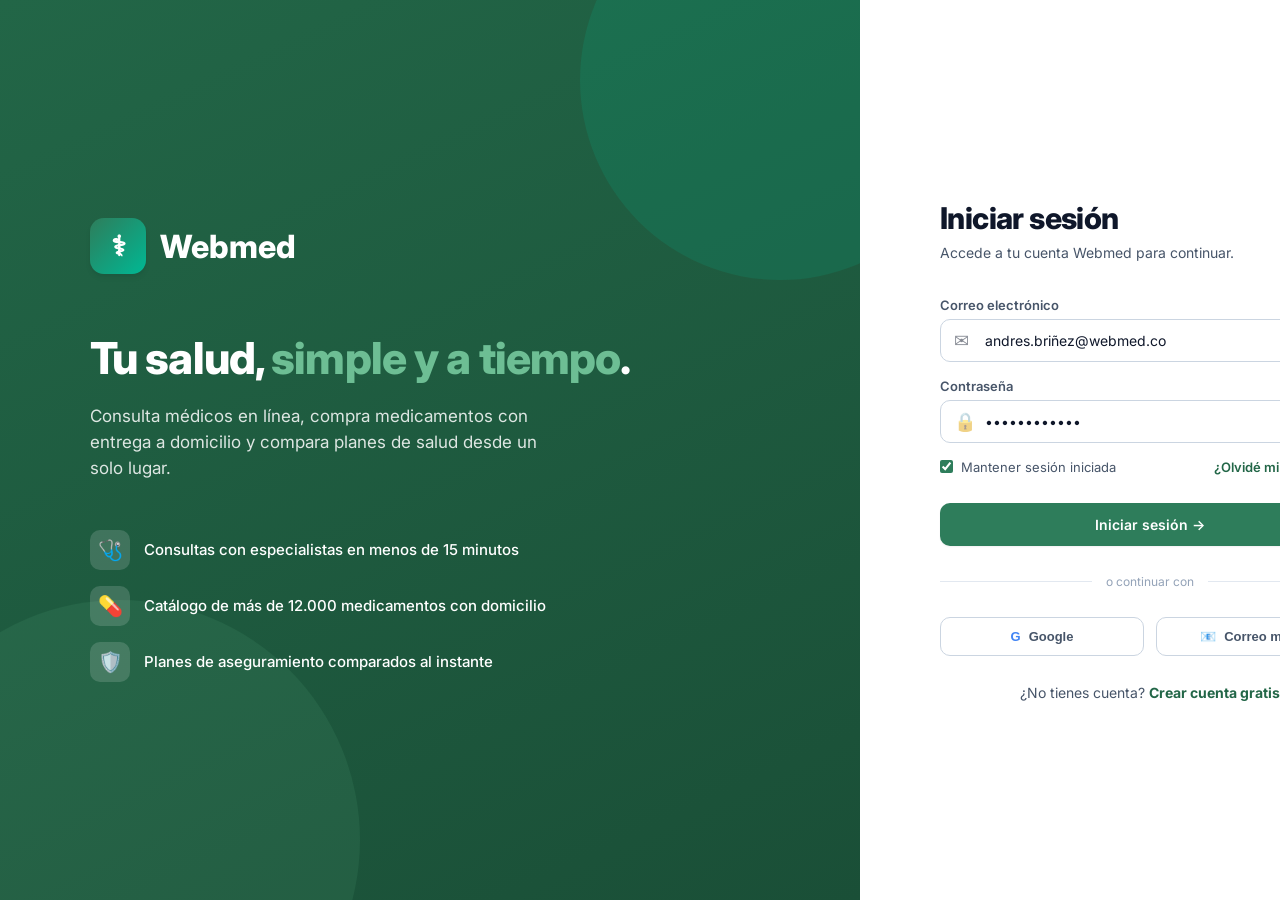
==== 01_login.html @ 536fe91f "Prototipo Webmed Healthcare - Etapa 5" ====
<!DOCTYPE html>
<html lang="es">
<head>
<meta charset="UTF-8">
<title>Webmed — Iniciar sesión</title>
<link rel="stylesheet" href="_base.css">
<style>
  body, html, .app { background: linear-gradient(135deg, #E6F4EE 0%, #F7FAFC 60%); }
  .login-wrap { width: 1440px; height: 900px; display: flex; }
  .login-left {
    flex: 1; padding: 80px 90px;
    display: flex; flex-direction: column; justify-content: center;
    background: linear-gradient(155deg, #226647 0%, #1A4F37 100%);
    color: white; position: relative; overflow: hidden;
  }
  .login-left::before {
    content: ''; position: absolute; top: -120px; right: -120px;
    width: 400px; height: 400px; border-radius: 50%;
    background: rgba(0, 184, 148, 0.15);
  }
  .login-left::after {
    content: ''; position: absolute; bottom: -180px; left: -120px;
    width: 480px; height: 480px; border-radius: 50%;
    background: rgba(109, 190, 148, 0.10);
  }
  .brand-big { display: flex; align-items: center; gap: 14px; font-size: 32px; font-weight: 800; margin-bottom: 60px; z-index: 1; }
  .brand-big .brand-logo { width: 56px; height: 56px; font-size: 28px; border-radius: 14px; }
  .tagline { font-size: 44px; font-weight: 800; line-height: 1.1; letter-spacing: -0.02em; margin-bottom: 20px; z-index: 1; }
  .tagline span { color: #6DBE94; }
  .lead { font-size: 17px; opacity: 0.85; line-height: 1.55; max-width: 460px; z-index: 1; }
  .features { display: flex; flex-direction: column; gap: 16px; margin-top: 48px; z-index: 1; }
  .feature { display: flex; align-items: center; gap: 14px; }
  .feature-ico { width: 40px; height: 40px; border-radius: 10px; background: rgba(255,255,255,0.15); display: flex; align-items: center; justify-content: center; font-size: 20px; }
  .feature-txt { font-size: 15px; font-weight: 500; }

  .login-right {
    width: 580px; background: var(--surface);
    display: flex; align-items: center; justify-content: center; padding: 0 80px;
  }
  .login-card { width: 100%; max-width: 420px; }
  .login-title { font-size: 30px; font-weight: 800; letter-spacing: -0.02em; margin-bottom: 8px; }
  .login-sub { font-size: 14px; color: var(--text-sec); margin-bottom: 36px; }
  .input-icon { position: relative; }
  .input-icon .ico { position: absolute; left: 14px; top: 50%; transform: translateY(-50%); font-size: 18px; opacity: 0.5; }
  .input-icon input { padding-left: 44px; }
  .remember-row { display: flex; justify-content: space-between; align-items: center; margin-bottom: 28px; }
  .check { display: flex; align-items: center; gap: 8px; font-size: 13px; color: var(--text-sec); }
  .check input { accent-color: var(--primary-500); }
  .link { color: var(--primary-600); font-weight: 600; font-size: 13px; text-decoration: none; }
  .divider { display: flex; align-items: center; gap: 14px; margin: 28px 0; color: var(--text-tertiary); font-size: 12px; }
  .divider::before, .divider::after { content: ''; flex: 1; height: 1px; background: var(--border); }
  .social-row { display: flex; gap: 12px; }
  .social-btn { flex: 1; padding: 11px; border: 1.5px solid var(--border-strong); border-radius: 10px; background: white; display: flex; align-items: center; justify-content: center; gap: 8px; font-weight: 600; font-size: 13px; color: var(--text-sec); cursor: pointer; }
  .signup-link { text-align: center; margin-top: 28px; font-size: 14px; color: var(--text-sec); }
  .signup-link a { color: var(--primary-600); font-weight: 700; text-decoration: none; }
</style>
</head>
<body>
<div class="app login-wrap">
  <div class="login-left">
    <div class="brand-big">
      <div class="brand-logo">⚕</div>
      Webmed
    </div>
    <h1 class="tagline">Tu salud, <span>simple y a tiempo</span>.</h1>
    <p class="lead">Consulta médicos en línea, compra medicamentos con entrega a domicilio y compara planes de salud desde un solo lugar.</p>
    <div class="features">
      <div class="feature">
        <div class="feature-ico">🩺</div>
        <div class="feature-txt">Consultas con especialistas en menos de 15 minutos</div>
      </div>
      <div class="feature">
        <div class="feature-ico">💊</div>
        <div class="feature-txt">Catálogo de más de 12.000 medicamentos con domicilio</div>
      </div>
      <div class="feature">
        <div class="feature-ico">🛡️</div>
        <div class="feature-txt">Planes de aseguramiento comparados al instante</div>
      </div>
    </div>
  </div>

  <div class="login-right">
    <div class="login-card">
      <h2 class="login-title">Iniciar sesión</h2>
      <p class="login-sub">Accede a tu cuenta Webmed para continuar.</p>

      <div class="field">
        <label class="label">Correo electrónico</label>
        <div class="input-icon">
          <span class="ico">✉</span>
          <input class="input" type="email" value="andres.briñez@webmed.co" />
        </div>
      </div>
      <div class="field">
        <label class="label">Contraseña</label>
        <div class="input-icon">
          <span class="ico">🔒</span>
          <input class="input" type="password" value="••••••••••••" />
        </div>
      </div>

      <div class="remember-row">
        <label class="check"><input type="checkbox" checked> Mantener sesión iniciada</label>
        <a href="#" class="link">¿Olvidé mi contraseña?</a>
      </div>

      <a href="02_dashboard.html" class="btn btn-primary btn-block" style="text-decoration:none;">Iniciar sesión →</a>

      <div class="divider">o continuar con</div>
      <div class="social-row">
        <button class="social-btn"><span style="color:#4285F4;font-weight:800">G</span> Google</button>
        <button class="social-btn"><span>📧</span> Correo médico</button>
      </div>

      <p class="signup-link">¿No tienes cuenta? <a href="#">Crear cuenta gratis</a></p>
    </div>
  </div>
</div>
</body>
</html>
---- _base.css ----
/* Webmed Healthcare — Design System (Etapa 5) */
@import url('https://fonts.googleapis.com/css2?family=Inter:wght@400;500;600;700;800&display=swap');

:root {
  --primary-50: #E6F4EE;
  --primary-100: #C2E4D2;
  --primary-300: #6DBE94;
  --primary-500: #2E7D5B;
  --primary-600: #226647;
  --primary-700: #1A4F37;
  --accent: #00B894;
  --accent-dark: #009475;
  --bg: #F7FAFC;
  --surface: #FFFFFF;
  --text: #0F172A;
  --text-sec: #475569;
  --text-tertiary: #94A3B8;
  --border: #E2E8F0;
  --border-strong: #CBD5E1;
  --success: #10B981;
  --warning: #F59E0B;
  --danger: #EF4444;
  --info: #3B82F6;
  --shadow-sm: 0 1px 2px 0 rgba(15, 23, 42, 0.06);
  --shadow: 0 4px 6px -1px rgba(15, 23, 42, 0.08), 0 2px 4px -2px rgba(15, 23, 42, 0.05);
  --shadow-lg: 0 10px 25px -5px rgba(15, 23, 42, 0.10), 0 8px 10px -6px rgba(15, 23, 42, 0.05);
  --radius-sm: 6px;
  --radius: 10px;
  --radius-lg: 14px;
  --radius-xl: 20px;
}

* { box-sizing: border-box; margin: 0; padding: 0; }

html, body {
  font-family: 'Inter', -apple-system, BlinkMacSystemFont, sans-serif;
  font-size: 14px;
  background: var(--bg);
  color: var(--text);
  -webkit-font-smoothing: antialiased;
  -moz-osx-font-smoothing: grayscale;
}

.app { width: 1440px; min-height: 900px; background: var(--bg); }

/* ===== Topbar ===== */
.topbar {
  height: 64px;
  background: var(--surface);
  border-bottom: 1px solid var(--border);
  display: flex;
  align-items: center;
  padding: 0 32px;
  justify-content: space-between;
}
.brand {
  display: flex; align-items: center; gap: 10px;
  font-weight: 800; font-size: 20px; color: var(--primary-700);
  letter-spacing: -0.02em;
}
.brand-logo {
  width: 36px; height: 36px; border-radius: 10px;
  background: linear-gradient(135deg, var(--primary-500), var(--accent));
  display: flex; align-items: center; justify-content: center;
  color: white; font-size: 18px;
  box-shadow: var(--shadow);
}
.topnav { display: flex; gap: 28px; align-items: center; }
.topnav a {
  color: var(--text-sec); text-decoration: none; font-weight: 500; font-size: 14px;
}
.topnav a.active { color: var(--primary-600); font-weight: 600; }
.topnav-right { display: flex; align-items: center; gap: 16px; }
.bell {
  width: 36px; height: 36px; border-radius: 50%;
  background: var(--bg); display: flex; align-items: center; justify-content: center;
  position: relative;
}
.bell::after {
  content: ''; position: absolute; top: 8px; right: 9px;
  width: 8px; height: 8px; background: var(--danger);
  border-radius: 50%; border: 2px solid white;
}
.avatar {
  width: 38px; height: 38px; border-radius: 50%;
  background: linear-gradient(135deg, #6DBE94, #00B894);
  display: flex; align-items: center; justify-content: center;
  color: white; font-weight: 700; font-size: 13px;
}

/* ===== Layout ===== */
.layout { display: flex; }
.sidebar {
  width: 240px; min-height: calc(900px - 64px);
  background: var(--surface); border-right: 1px solid var(--border);
  padding: 24px 16px;
}
.sidebar-section { font-size: 11px; font-weight: 700; color: var(--text-tertiary); letter-spacing: 0.08em; text-transform: uppercase; padding: 8px 12px; margin-top: 12px; }
.sidebar-item {
  display: flex; align-items: center; gap: 12px;
  padding: 11px 12px; border-radius: 8px;
  color: var(--text-sec); cursor: pointer;
  font-weight: 500; font-size: 14px;
  margin-bottom: 2px;
}
.sidebar-item:hover { background: var(--bg); }
.sidebar-item.active { background: var(--primary-50); color: var(--primary-700); font-weight: 600; }
.sidebar-item .icon { width: 20px; font-size: 18px; opacity: 0.9; }
.main { flex: 1; padding: 32px 40px; }

/* ===== Typography ===== */
.page-title { font-size: 26px; font-weight: 700; letter-spacing: -0.02em; }
.page-sub { font-size: 14px; color: var(--text-sec); margin-top: 4px; }
.h2 { font-size: 18px; font-weight: 700; }
.muted { color: var(--text-sec); }
.tiny { font-size: 12px; color: var(--text-tertiary); }

/* ===== Buttons ===== */
.btn {
  display: inline-flex; align-items: center; justify-content: center; gap: 8px;
  padding: 11px 20px; border-radius: 10px; font-weight: 600; font-size: 14px;
  border: none; cursor: pointer; transition: all .15s ease;
  font-family: inherit;
}
.btn-primary { background: var(--primary-500); color: white; box-shadow: var(--shadow-sm); }
.btn-primary:hover { background: var(--primary-600); }
.btn-accent { background: var(--accent); color: white; }
.btn-outline { background: transparent; color: var(--primary-600); border: 1.5px solid var(--primary-500); }
.btn-ghost { background: transparent; color: var(--text-sec); }
.btn-danger { background: var(--danger); color: white; }
.btn-block { width: 100%; padding: 13px 20px; }

/* ===== Inputs ===== */
.field { display: flex; flex-direction: column; gap: 6px; margin-bottom: 16px; }
.label { font-size: 13px; font-weight: 600; color: var(--text-sec); }
.input, .select {
  width: 100%; padding: 12px 14px; border: 1.5px solid var(--border-strong);
  border-radius: 10px; font-size: 14px; background: var(--surface); color: var(--text);
  font-family: inherit;
}
.input:focus, .select:focus { outline: none; border-color: var(--primary-500); box-shadow: 0 0 0 4px var(--primary-50); }
.search {
  display: flex; align-items: center; gap: 10px;
  background: var(--surface); padding: 10px 14px;
  border: 1.5px solid var(--border); border-radius: 12px;
  min-width: 320px;
}
.search input { flex: 1; border: none; outline: none; font-size: 14px; background: transparent; font-family: inherit; }

/* ===== Card ===== */
.card {
  background: var(--surface); border: 1px solid var(--border); border-radius: var(--radius-lg);
  padding: 20px; box-shadow: var(--shadow-sm);
}
.card-elev { box-shadow: var(--shadow); }
.card-title { font-size: 15px; font-weight: 700; margin-bottom: 4px; }
.card-meta { font-size: 13px; color: var(--text-sec); }

/* ===== Grid ===== */
.grid { display: grid; gap: 20px; }
.grid-2 { grid-template-columns: repeat(2, 1fr); }
.grid-3 { grid-template-columns: repeat(3, 1fr); }
.grid-4 { grid-template-columns: repeat(4, 1fr); }

/* ===== Badge / Chip ===== */
.badge {
  display: inline-flex; align-items: center; gap: 4px;
  padding: 3px 10px; border-radius: 999px; font-size: 11px; font-weight: 600;
}
.badge-success { background: #DCFCE7; color: #166534; }
.badge-warn { background: #FEF3C7; color: #92400E; }
.badge-info { background: #DBEAFE; color: #1E40AF; }
.badge-rx { background: #FEE2E2; color: #991B1B; }
.badge-neutral { background: var(--bg); color: var(--text-sec); }

/* ===== Avatar circle (initials) ===== */
.av-circle {
  width: 40px; height: 40px; border-radius: 50%;
  display: flex; align-items: center; justify-content: center;
  color: white; font-weight: 700; font-size: 14px;
}

/* utility */
.flex { display: flex; }
.between { justify-content: space-between; }
.center { align-items: center; }
.gap-8 { gap: 8px; } .gap-12 { gap: 12px; } .gap-16 { gap: 16px; } .gap-20 { gap: 20px; } .gap-24 { gap: 24px; }
.mb-4 { margin-bottom: 4px; } .mb-8 { margin-bottom: 8px; } .mb-12 { margin-bottom: 12px; } .mb-16 { margin-bottom: 16px; } .mb-20 { margin-bottom: 20px; } .mb-24 { margin-bottom: 24px; } .mb-32 { margin-bottom: 32px; }
.mt-12 { margin-top: 12px; } .mt-16 { margin-top: 16px; } .mt-24 { margin-top: 24px; } .mt-32 { margin-top: 32px; }
.text-right { text-align: right; }
.text-center { text-align: center; }
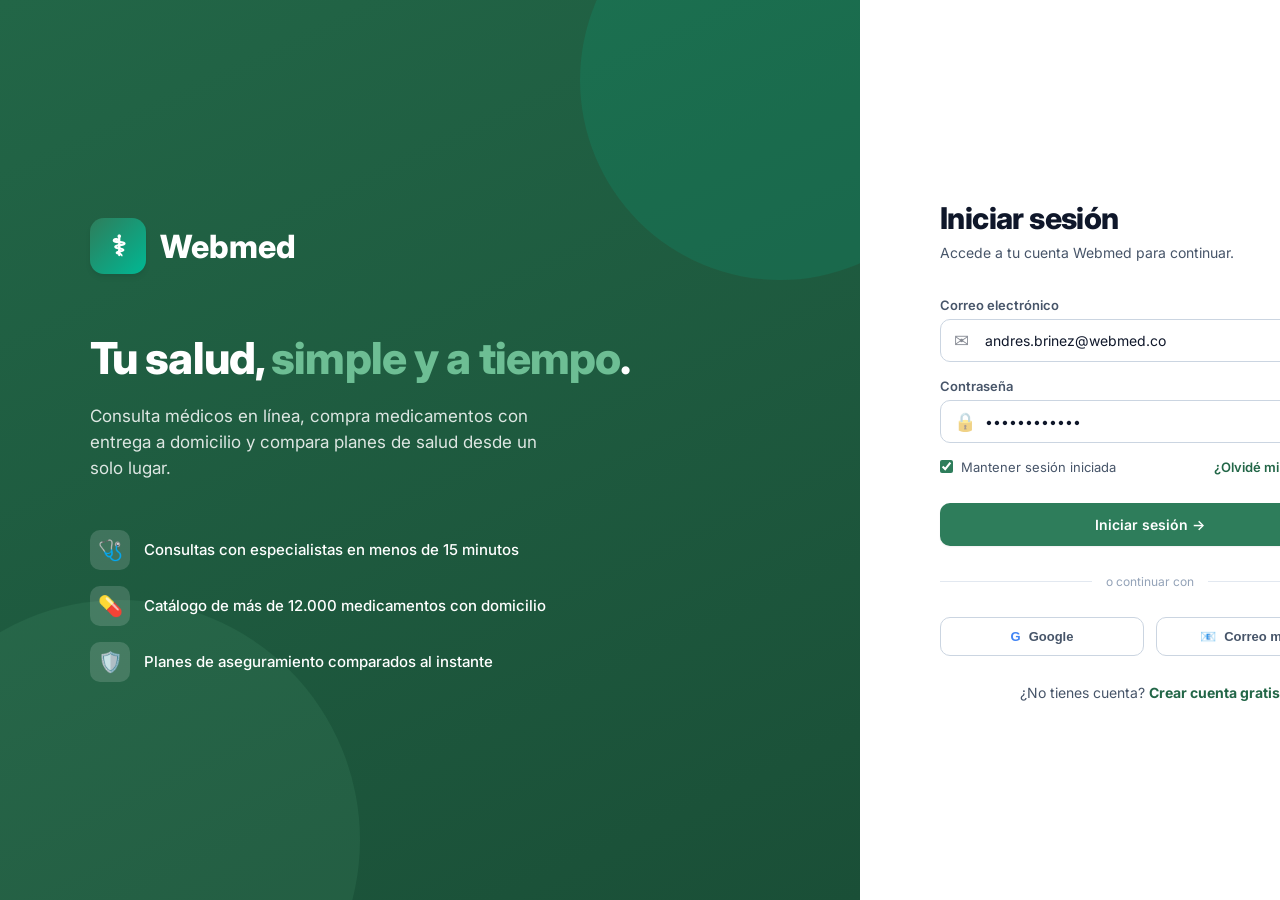
==== commit 7956efb2: "fix: add .nojekyll, fix link colors and login email" ====
--- a/01_login.html
+++ b/01_login.html
@@ -89,7 +89,7 @@
         <label class="label">Correo electrónico</label>
         <div class="input-icon">
           <span class="ico">✉</span>
-          <input class="input" type="email" value="andres.briñez@webmed.co" />
+          <input class="input" type="text" value="andres.brinez@webmed.co" />
         </div>
       </div>
       <div class="field">
--- a/_base.css
+++ b/_base.css
@@ -189,3 +189,17 @@
 .mt-12 { margin-top: 12px; } .mt-16 { margin-top: 16px; } .mt-24 { margin-top: 24px; } .mt-32 { margin-top: 32px; }
 .text-right { text-align: right; }
 .text-center { text-align: center; }
+
+/* Reset de links — fix prototipo navegable */
+a { color: inherit; text-decoration: none; }
+a:visited { color: inherit; }
+a.btn { color: white !important; }
+a.btn-outline { color: var(--primary-600) !important; }
+a.btn-ghost { color: var(--text-sec) !important; }
+a.link { color: var(--primary-600) !important; text-decoration: none; }
+a.brand { display: flex; align-items: center; gap: 10px; color: var(--primary-700) !important; }
+a.sidebar-item { display: flex; align-items: center; gap: 12px; padding: 11px 12px; border-radius: 8px; color: var(--text-sec); font-weight: 500; font-size: 14px; margin-bottom: 2px; }
+a.sidebar-item:hover { background: var(--bg); }
+a.sidebar-item.active { background: var(--primary-50); color: var(--primary-700) !important; font-weight: 600; }
+a.cart-btn { color: var(--primary-700) !important; text-decoration: none; }
+a.add-btn { color: white !important; text-decoration: none; }
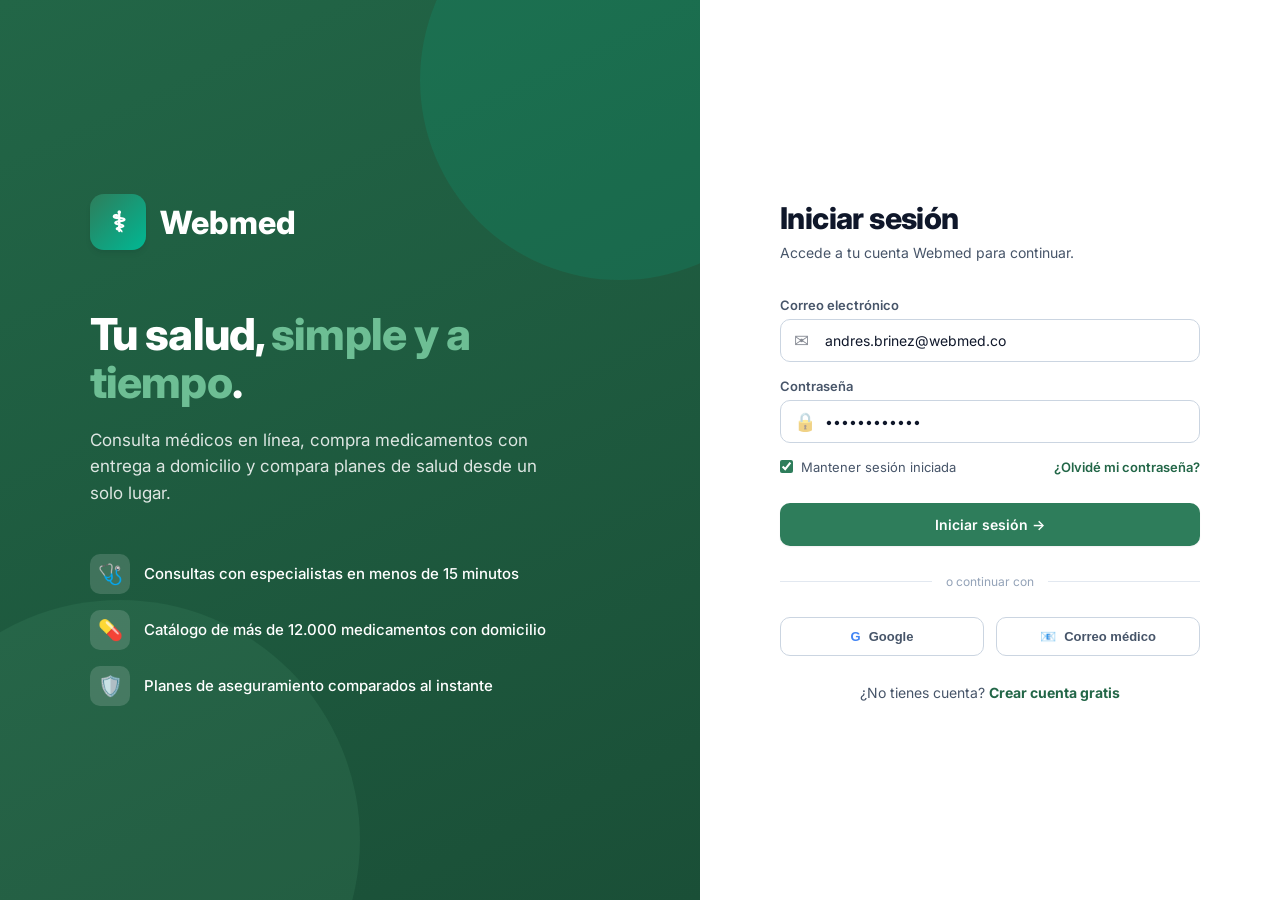
==== commit e3035e0f: "fix: remove hardcoded 1440px from login-wrap inline style" ====
--- a/01_login.html
+++ b/01_login.html
@@ -2,11 +2,12 @@
 <html lang="es">
 <head>
 <meta charset="UTF-8">
+<meta name="viewport" content="width=device-width, initial-scale=1, shrink-to-fit=no">
 <title>Webmed — Iniciar sesión</title>
 <link rel="stylesheet" href="_base.css">
 <style>
   body, html, .app { background: linear-gradient(135deg, #E6F4EE 0%, #F7FAFC 60%); }
-  .login-wrap { width: 1440px; height: 900px; display: flex; }
+  .login-wrap { width: 100%; max-width: 1440px; min-height: 900px; display: flex; }
   .login-left {
     flex: 1; padding: 80px 90px;
     display: flex; flex-direction: column; justify-content: center;
@@ -117,5 +118,6 @@
     </div>
   </div>
 </div>
+  <script src="nav.js"></script>
 </body>
 </html>
--- a/_base.css
+++ b/_base.css
@@ -203,3 +203,193 @@
 a.sidebar-item.active { background: var(--primary-50); color: var(--primary-700) !important; font-weight: 600; }
 a.cart-btn { color: var(--primary-700) !important; text-decoration: none; }
 a.add-btn { color: white !important; text-decoration: none; }
+
+/* ============================================================ */
+/* RESPONSIVE — Tablet y Mobile                                  */
+/* ============================================================ */
+
+/* App container: en lugar de ancho fijo 1440px, hacer fluido */
+@media (max-width: 1440px) {
+  .app { width: 100%; }
+}
+
+/* ============== TABLET ≤ 1024px ============== */
+@media (max-width: 1024px) {
+  .sidebar { width: 80px; padding: 16px 8px; }
+  .sidebar-section { display: none; }
+  .sidebar-item, a.sidebar-item { justify-content: center; padding: 12px 6px; font-size: 0; }
+  .sidebar-item .icon { font-size: 22px; }
+  .topnav { display: none; }
+  .search { min-width: 200px; }
+  .main { padding: 24px 24px; }
+  .grid-4 { grid-template-columns: repeat(2, 1fr) !important; }
+  .grid-3, .quick-grid { grid-template-columns: repeat(2, 1fr) !important; }
+  .product-grid { grid-template-columns: repeat(3, 1fr) !important; }
+  .sym-grid { grid-template-columns: repeat(2, 1fr) !important; }
+}
+
+/* ============== MOBILE ≤ 768px ============== */
+@media (max-width: 768px) {
+  /* Topbar más compacta */
+  .topbar { height: 56px; padding: 0 14px; }
+  .brand, a.brand { font-size: 16px; }
+  .brand-logo { width: 32px; height: 32px; font-size: 16px; }
+  .search { display: none; }
+  .topnav-right { gap: 10px; }
+  .topnav-right > a:not(.brand) { display: none; }
+
+  /* Botón hamburguesa */
+  .hamburger { display: flex !important; }
+
+  /* Sidebar: oculta por defecto, slide-in cuando .open */
+  .sidebar {
+    position: fixed; left: -260px; top: 56px; z-index: 100;
+    width: 240px; min-height: calc(100vh - 56px);
+    transition: left 0.25s ease; padding: 20px 14px;
+    box-shadow: 4px 0 16px rgba(0,0,0,0.08);
+  }
+  .sidebar.open { left: 0; }
+  .sidebar-section { display: block; }
+  .sidebar-item, a.sidebar-item { justify-content: flex-start; padding: 12px; font-size: 14px; }
+  .sidebar-item .icon { font-size: 18px; }
+
+  /* Backdrop cuando sidebar abierta */
+  body.sidebar-open::before {
+    content: ''; position: fixed; inset: 0; top: 56px;
+    background: rgba(15, 23, 42, 0.4); z-index: 90;
+  }
+
+  /* Main fluído */
+  .main { padding: 18px 16px; }
+  .page-title { font-size: 22px; }
+
+  /* Grids colapsan a 1-2 columnas */
+  .grid-4, .grid-3, .grid-2, .quick-grid { grid-template-columns: 1fr !important; gap: 12px; }
+  .product-grid { grid-template-columns: repeat(2, 1fr) !important; gap: 12px; }
+  .sym-grid { grid-template-columns: 1fr !important; }
+
+  /* Carrito: layout en columna */
+  main.main > div[style*="grid-template-columns: 1.4fr 1fr"],
+  main.main > div[style*="grid-template-columns: 1fr 1fr"],
+  main.main > div[style*="grid-template-columns: 2fr 1fr"] {
+    grid-template-columns: 1fr !important;
+  }
+  /* Catálogo: filtros van arriba en lugar de izquierda */
+  div[style*="grid-template-columns: 260px 1fr"] { grid-template-columns: 1fr !important; }
+  .filter-card { position: static !important; }
+
+  /* Comparador seguros: scroll horizontal */
+  .compare-grid {
+    grid-template-columns: 140px repeat(4, minmax(160px, 1fr)) !important;
+    overflow-x: auto; display: grid;
+  }
+
+  /* Filtros seguros: apilados */
+  .filter-bar { grid-template-columns: 1fr !important; gap: 10px; padding: 14px; }
+
+  /* Cart items: re-organizar */
+  .cart-item { grid-template-columns: 56px 1fr; row-gap: 8px; }
+  .cart-item .qty-ctrl, .cart-item .row-price, .cart-item .trash { grid-column: 2; }
+
+  /* Login: apilar verticalmente */
+  .login-wrap { flex-direction: column; height: auto !important; width: 100% !important; }
+  .login-left { padding: 36px 24px; }
+  .tagline { font-size: 28px; }
+  .features { margin-top: 24px; }
+  .login-right { width: 100% !important; padding: 36px 24px; }
+  .login-title { font-size: 24px; }
+
+  /* Steps en carrito: ocultar separadores en móvil */
+  .step-sep { width: 20px; }
+  .step { font-size: 11px; }
+
+  /* Cuestionario sintomas: stepper colapsa */
+  .stepper { flex-wrap: wrap; gap: 8px; }
+  .stp { font-size: 10px; min-width: 60px; }
+  .question { font-size: 18px; }
+  .nav-row { flex-direction: column; gap: 12px; }
+
+  /* Checkout summary fluído */
+  .summary-total { font-size: 18px; }
+  .credit-card-preview { padding: 16px; }
+  .cc-number { font-size: 15px; letter-spacing: 0.10em; }
+
+  /* Chips: scroll horizontal */
+  .chip-row { overflow-x: auto; flex-wrap: nowrap; padding-bottom: 6px; }
+  .chip { white-space: nowrap; }
+
+  /* Stat cards más compactas */
+  .stat-card { padding: 16px; }
+  .stat-num { font-size: 22px; }
+}
+
+/* ============== MOBILE pequeño ≤ 480px ============== */
+@media (max-width: 480px) {
+  .product-grid { grid-template-columns: 1fr !important; }
+  .login-title { font-size: 22px; }
+  .tagline { font-size: 24px; }
+  .lead { font-size: 14px; }
+  .feature-txt { font-size: 13px; }
+  .page-title { font-size: 19px; }
+  .h2 { font-size: 16px; }
+  .pm-card .lbl { font-size: 11px; }
+  .pm-card .ico { font-size: 18px; }
+}
+
+/* Hamburguesa: oculta en desktop, visible en mobile */
+.hamburger {
+  display: none; cursor: pointer;
+  width: 38px; height: 38px; border-radius: 8px;
+  background: var(--bg); align-items: center; justify-content: center;
+  border: 1px solid var(--border); flex-shrink: 0;
+}
+.hamburger span {
+  display: block; width: 18px; height: 2px; background: var(--text);
+  position: relative;
+}
+.hamburger span::before, .hamburger span::after {
+  content: ''; position: absolute; width: 18px; height: 2px; background: var(--text); left: 0;
+}
+.hamburger span::before { top: -6px; }
+.hamburger span::after { top: 6px; }
+
+/* Fix mobile: encabezado de página debe envolver */
+@media (max-width: 768px) {
+  .main > .flex.between.center { flex-direction: column; align-items: flex-start; gap: 12px; }
+  .main > .flex.between.center .btn { width: 100%; }
+  .filter-bar > * { width: 100%; }
+}
+
+/* Fix overflow login en mobile */
+@media (max-width: 768px) {
+  .login-wrap { overflow-x: hidden; }
+  .login-left { width: 100%; box-sizing: border-box; overflow: hidden; }
+  .login-left .lead, .login-left .tagline, .login-left .features { max-width: 100%; }
+  .login-right { width: 100%; box-sizing: border-box; }
+  .topbar { overflow: hidden; }
+  body { overflow-x: hidden; }
+}
+
+/* Fix DEFINITIVO: login-wrap fluido */
+.login-wrap { width: 100% !important; max-width: 1440px; }
+@media (max-width: 1440px) {
+  .login-wrap { height: auto !important; }
+}
+@media (max-width: 768px) {
+  .login-left { padding: 30px 20px !important; min-height: auto; }
+  .login-right { padding: 30px 20px !important; }
+  .tagline { font-size: 26px !important; line-height: 1.15 !important; word-wrap: break-word; }
+  .lead { font-size: 14px !important; line-height: 1.5 !important; word-wrap: break-word; }
+  .feature-txt { font-size: 13px !important; }
+  .login-card { max-width: 100% !important; }
+}
+
+/* Fix overflow agresivo - aplicar globalmente */
+html, body { max-width: 100vw; overflow-x: hidden; }
+@media (max-width: 768px) {
+  .app { max-width: 100vw !important; width: 100vw !important; }
+  .login-wrap { max-width: 100vw !important; width: 100vw !important; }
+  .login-left, .login-right { max-width: 100vw !important; width: 100vw !important; }
+  .login-left::before, .login-left::after { display: none; }
+  * { max-width: 100vw; }
+}
